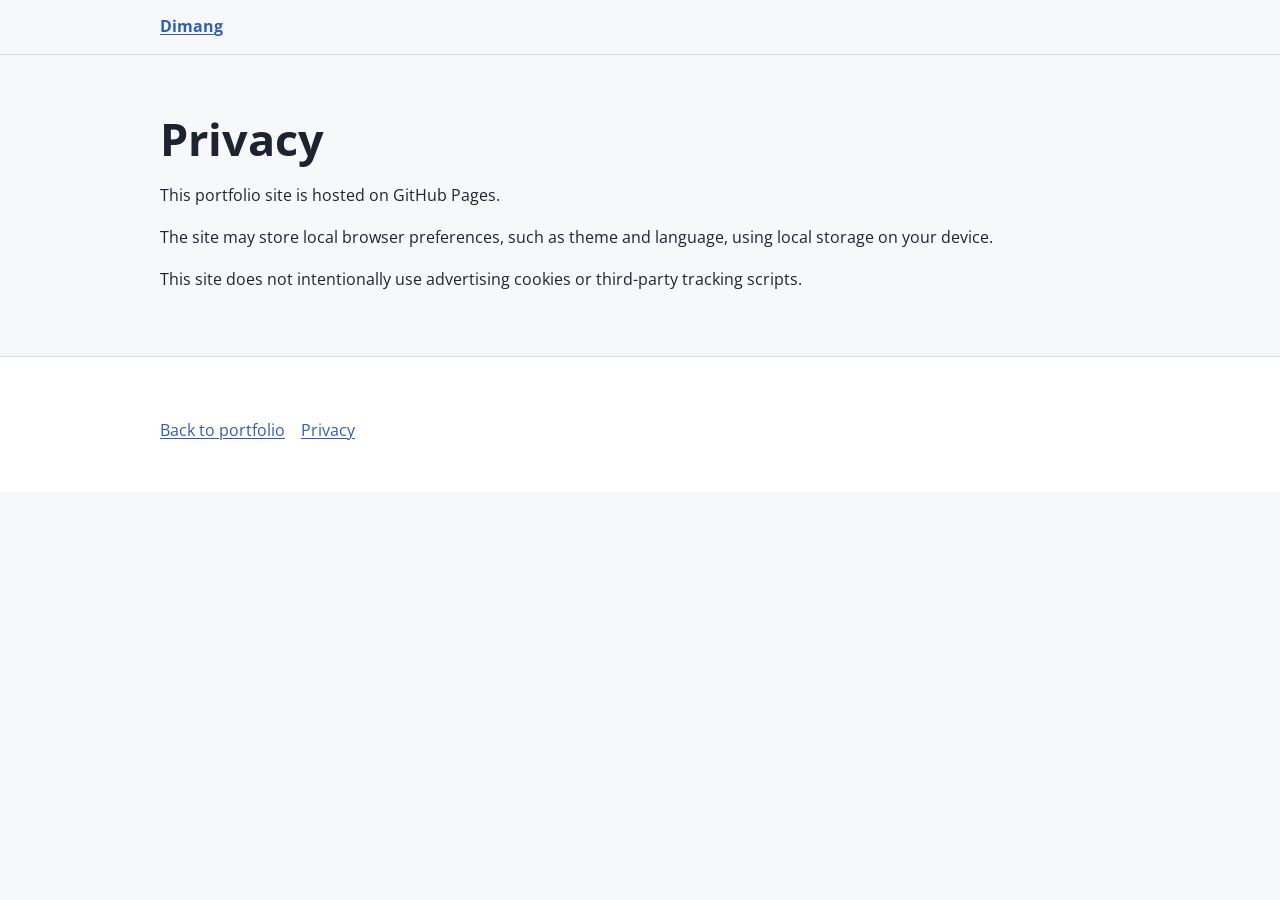
==== privacy.html @ 878bb9ca "Add career timeline section with employment and education history; create privacy note page" ====
<!doctype html>
<html lang="en">
  <head>
    <meta charset="utf-8" />
    <meta name="viewport" content="width=device-width, initial-scale=1" />
    <title>Privacy | Dimang Chhol</title>
    <meta
      name="description"
      content="Minimal privacy note for dimangite.github.io portfolio site."
    />
    <script>
      (function () {
        const prefersDark = window.matchMedia("(prefers-color-scheme: dark)").matches;
        try {
          const storedTheme = localStorage.getItem("theme");
          const safeTheme = storedTheme === "dark" || storedTheme === "light" ? storedTheme : null;
          document.documentElement.setAttribute("data-theme", safeTheme || (prefersDark ? "dark" : "light"));
        } catch (error) {
          document.documentElement.setAttribute("data-theme", prefersDark ? "dark" : "light");
        }
      })();
    </script>
    <link rel="stylesheet" href="styles.css" />
  </head>
  <body>
    <a class="skip-link" href="#main-content">Skip to main content</a>

    <header class="site-header">
      <div class="container header-inner">
        <p class="site-name"><a href="index.html">Dimang</a></p>
      </div>
    </header>

    <main id="main-content">
      <section class="section" aria-labelledby="privacy-title">
        <div class="container">
          <h1 id="privacy-title">Privacy</h1>
          <p>
            This portfolio site is hosted on GitHub Pages.
          </p>
          <p>
            The site may store local browser preferences, such as theme and language, using local
            storage on your device.
          </p>
          <p>
            This site does not intentionally use advertising cookies or third-party tracking
            scripts.
          </p>
        </div>
      </section>
    </main>

    <footer class="section site-footer">
      <div class="container">
        <ul class="link-list">
          <li><a href="index.html">Back to portfolio</a></li>
          <li><a href="privacy.html" aria-current="page">Privacy</a></li>
        </ul>
      </div>
    </footer>
  </body>
</html>
---- styles.css ----
@import url("https://fonts.googleapis.com/css2?family=Noto+Sans+Khmer:wght@400;500;600;700&family=Noto+Sans+KR:wght@400;500;700&family=Open+Sans:wght@400;500;600;700&display=swap");

:root {
  --bg: #f7f8fa;
  --bg-rgb: 247, 248, 250;
  --surface: #ffffff;
  --text: #1d2430;
  --muted: #4e5b70;
  --border: #d8dde5;
  --accent: #2f5eb8;
  --accent-rgb: 47, 94, 184;
  --maxw: 960px;
  --radius: 12px;
  --shadow: 0 4px 20px rgba(17, 24, 39, 0.05);
  --font-en: "Open Sans", -apple-system, BlinkMacSystemFont, "Segoe UI", sans-serif;
  --font-ko: "Noto Sans KR", -apple-system, BlinkMacSystemFont, "Segoe UI", sans-serif;
  --font-km: "Noto Sans Khmer", "Open Sans", -apple-system, BlinkMacSystemFont, "Segoe UI",
    sans-serif;
  --font-ui: var(--font-en);
}

[data-theme="dark"] {
  --bg: #0f1520;
  --bg-rgb: 15, 21, 32;
  --surface: #161f2f;
  --text: #e8eef8;
  --muted: #b7c3d8;
  --border: #2c3a52;
  --accent: #9ec1ff;
  --accent-rgb: 158, 193, 255;
  --shadow: 0 8px 24px rgba(5, 8, 15, 0.4);
}

* {
  box-sizing: border-box;
}

html {
  scroll-behavior: smooth;
}

html[lang="en"] {
  --font-ui: var(--font-en);
}

html[lang="ko"] {
  --font-ui: var(--font-ko);
}

html[lang="km"] {
  --font-ui: var(--font-km);
}

body {
  margin: 0;
  font-family: var(--font-ui);
  color: var(--text);
  background: var(--bg);
  line-height: 1.6;
}

a {
  color: var(--accent);
  text-decoration-thickness: 1px;
  text-underline-offset: 2px;
}

a:hover,
a:focus-visible {
  text-decoration-thickness: 2px;
}

.skip-link {
  position: absolute;
  left: -999px;
}

.skip-link:focus {
  left: 1rem;
  top: 1rem;
  z-index: 100;
  padding: 0.5rem 0.75rem;
  background: var(--surface);
  border: 1px solid var(--border);
  border-radius: 8px;
}

.container {
  width: min(100% - 2rem, var(--maxw));
  margin-inline: auto;
}

.section {
  padding: 3rem 0;
}

.site-header {
  position: sticky;
  top: 0;
  z-index: 10;
  overflow: visible;
  border-bottom: 1px solid var(--border);
  background: rgba(var(--bg-rgb), 0.95);
  backdrop-filter: blur(6px);
}

.header-inner {
  display: flex;
  gap: 1rem;
  align-items: center;
  justify-content: space-between;
  padding: 0.9rem 0;
}

.site-name {
  margin: 0;
  font-weight: 700;
}

.icon-control {
  border: 1px solid var(--border);
  background: var(--surface);
  color: var(--text);
  border-radius: 999px;
  min-width: 2.2rem;
  height: 2.2rem;
  padding: 0 0.55rem;
  display: inline-flex;
  align-items: center;
  justify-content: center;
  gap: 0.35rem;
  font: inherit;
  font-size: 0.85rem;
  line-height: 1.2;
  cursor: pointer;
}

.icon-control[aria-pressed="true"] {
  background: var(--accent);
  color: var(--bg);
  border-color: var(--accent);
  box-shadow: 0 0 0 2px rgba(var(--accent-rgb), 0.28);
}

.icon-control:focus-visible,
.nav-toggle:focus-visible {
  outline: 2px solid var(--accent);
  outline-offset: 2px;
}

.visually-hidden {
  position: absolute;
  width: 1px;
  height: 1px;
  padding: 0;
  margin: -1px;
  overflow: hidden;
  clip: rect(0, 0, 0, 0);
  white-space: nowrap;
  border: 0;
}

.nav-toggle,
.mobile-nav {
  display: none;
}

.nav-toggle {
  position: relative;
  z-index: 20;
  border: 1px solid var(--border);
  background: var(--surface);
  color: var(--text);
  border-radius: 8px;
  padding: 0.35rem 0.55rem;
  line-height: 1;
  font-size: 1.15rem;
  cursor: pointer;
}

.nav-list {
  display: flex;
  flex-wrap: wrap;
  list-style: none;
  margin: 0;
  padding: 0;
  gap: 0.9rem;
}

.nav-list a {
  color: var(--text);
  text-decoration: none;
  font-size: 0.95rem;
}

.nav-list a:hover,
.nav-list a:focus-visible {
  color: var(--accent);
}

.hero {
  padding-top: 4.5rem;
}

.eyebrow {
  margin: 0;
  font-weight: 600;
  letter-spacing: 0.03em;
  text-transform: uppercase;
  color: var(--accent);
  font-size: 0.82rem;
}

h1,
h2,
h3 {
  line-height: 1.25;
  margin: 0;
}

h1 {
  margin-top: 0.5rem;
  font-size: clamp(1.8rem, 3.5vw, 2.8rem);
  max-width: 18ch;
}

h2 {
  font-size: clamp(1.25rem, 2.2vw, 1.7rem);
}

.lead {
  max-width: 68ch;
  margin: 1rem 0 0;
  color: var(--muted);
}

.tag-list {
  display: flex;
  flex-wrap: wrap;
  gap: 0.6rem;
  list-style: none;
  padding: 1rem 0 0;
  margin: 0;
}

.tag-list li {
  padding: 0.45rem 0.75rem;
  border: 1px solid var(--border);
  border-radius: 999px;
  background: var(--surface);
  font-size: 0.92rem;
}

.card-grid {
  margin-top: 1rem;
  display: grid;
  gap: 1rem;
  grid-template-columns: repeat(12, 1fr);
  list-style: none;
  padding: 0;
}

.card {
  grid-column: span 4;
  padding: 1.1rem;
  background: var(--surface);
  border: 1px solid var(--border);
  border-radius: var(--radius);
  box-shadow: var(--shadow);
}

.card p {
  margin: 0.5rem 0 0;
  color: var(--muted);
}

#stack p,
#research p {
  margin-top: 0.9rem;
  color: var(--muted);
  max-width: 75ch;
}

#research .verification-note {
  font-size: 0.95rem;
}

.timeline-intro {
  margin-top: 0.9rem;
  color: var(--muted);
  max-width: 75ch;
}

.timeline-group {
  margin-top: 1.5rem;
}

.timeline-group + .timeline-group {
  margin-top: 2rem;
}

.timeline-group-title {
  font-size: 1.08rem;
}

.timeline-list {
  list-style: none;
  margin: 0.8rem 0 0;
  padding: 0 0 0 1.55rem;
  position: relative;
}

.timeline-list::before {
  content: "";
  position: absolute;
  top: 0.25rem;
  bottom: 0.25rem;
  left: 0.45rem;
  width: 2px;
  background: var(--border);
}

.timeline-item {
  position: relative;
  margin-bottom: 1rem;
}

.timeline-item:last-child {
  margin-bottom: 0;
}

.timeline-marker {
  position: absolute;
  top: 1rem;
  left: -1.1rem;
  width: 0.8rem;
  height: 0.8rem;
  border-radius: 50%;
  border: 2px solid var(--accent);
  background: var(--surface);
  box-shadow: 0 0 0 2px var(--bg);
}

.timeline-content {
  min-width: 0;
  padding: 1rem;
  background: var(--surface);
  border: 1px solid var(--border);
  border-radius: var(--radius);
  box-shadow: var(--shadow);
}

.timeline-date {
  margin: 0;
  color: var(--muted);
  font-size: 0.86rem;
  font-weight: 600;
}

.timeline-heading {
  margin: 0.35rem 0 0;
  font-size: 1rem;
  overflow-wrap: anywhere;
}

.timeline-meta {
  margin: 0.2rem 0 0;
  color: var(--muted);
  font-size: 0.92rem;
  overflow-wrap: anywhere;
}

.timeline-role {
  margin: 0.45rem 0 0;
  overflow-wrap: anywhere;
}

.timeline-link-row {
  margin: 0.45rem 0 0;
}

.timeline-link {
  font-size: 0.92rem;
  overflow-wrap: anywhere;
}

.link-list {
  list-style: none;
  display: flex;
  gap: 1rem;
  padding: 0.8rem 0 0;
  margin: 0;
  flex-wrap: wrap;
}

.site-footer {
  border-top: 1px solid var(--border);
  background: var(--surface);
}

.footer-controls {
  display: flex;
  gap: 0.5rem;
  padding-top: 0.9rem;
}

@media (max-width: 920px) {
  .card {
    grid-column: span 6;
  }
}

@media (min-width: 769px) {
  .timeline-list {
    padding-left: 1.85rem;
  }

  .timeline-list::before {
    left: 0.56rem;
  }

  .timeline-marker {
    left: -1.33rem;
  }

  .timeline-content {
    padding: 1.05rem 1.15rem;
  }
}

@media (max-width: 768px) {
  .desktop-nav {
    display: none;
  }

  .nav-toggle {
    display: inline-flex;
    align-items: center;
    justify-content: center;
  }

  .mobile-nav {
    position: absolute;
    top: 100%;
    left: 0;
    right: 0;
    z-index: 15;
    display: block;
    border-top: 1px solid var(--border);
    background: rgba(var(--bg-rgb), 0.99);
    box-shadow: var(--shadow);
  }

  .mobile-nav[hidden] {
    display: none;
  }

  .mobile-nav .nav-list {
    flex-direction: column;
    gap: 0.45rem;
    padding: 0.8rem 0 0.95rem;
  }

  .mobile-nav .nav-list a {
    display: inline-block;
    padding: 0.2rem 0;
  }
}

@media (max-width: 640px) {
  .section {
    padding: 2.25rem 0;
  }

  .hero {
    padding-top: 2.5rem;
    padding-bottom: 1.75rem;
  }

  h1 {
    font-size: clamp(1.55rem, 8.2vw, 2rem);
    line-height: 1.18;
  }

  .lead {
    margin-top: 0.8rem;
    font-size: 0.96rem;
    line-height: 1.5;
  }

  .tag-list {
    gap: 0.45rem;
    padding-top: 0.85rem;
  }

  .tag-list li {
    padding: 0.35rem 0.62rem;
    font-size: 0.85rem;
  }

  .card {
    grid-column: 1 / -1;
  }
}
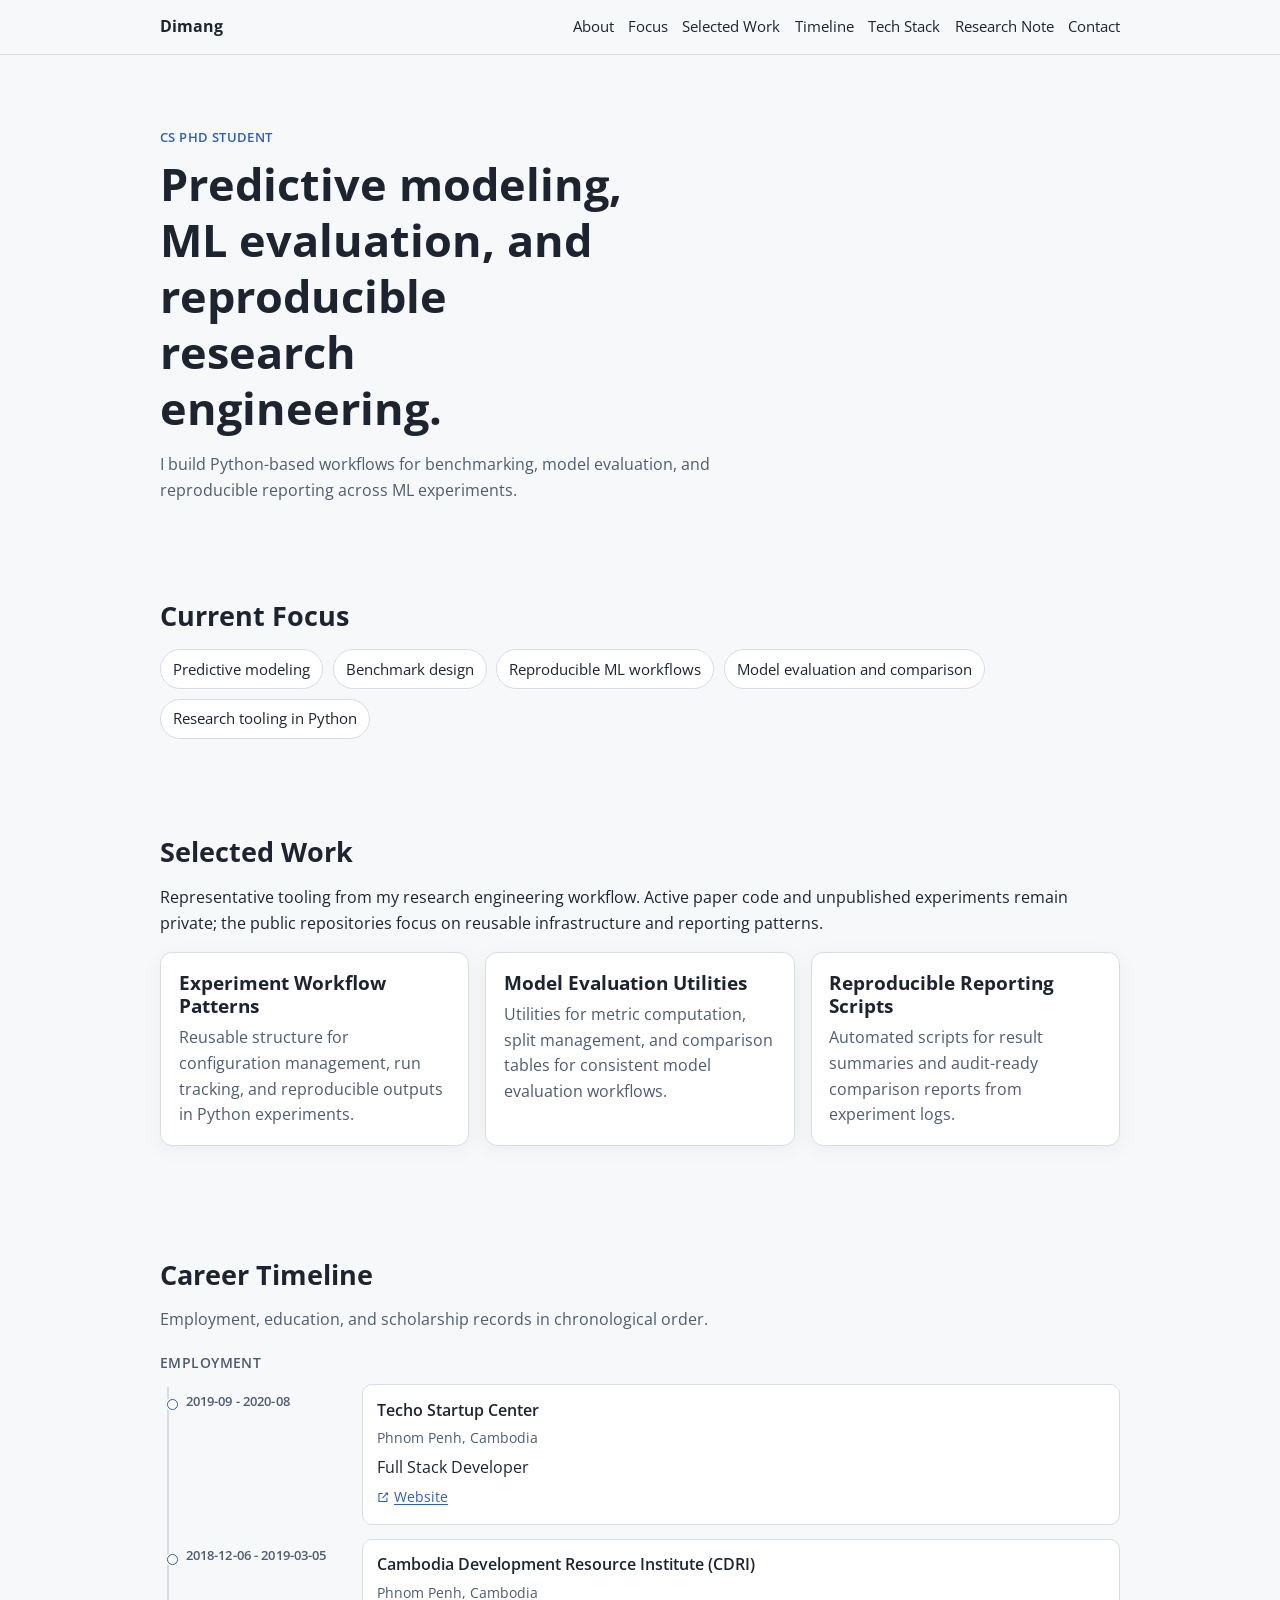
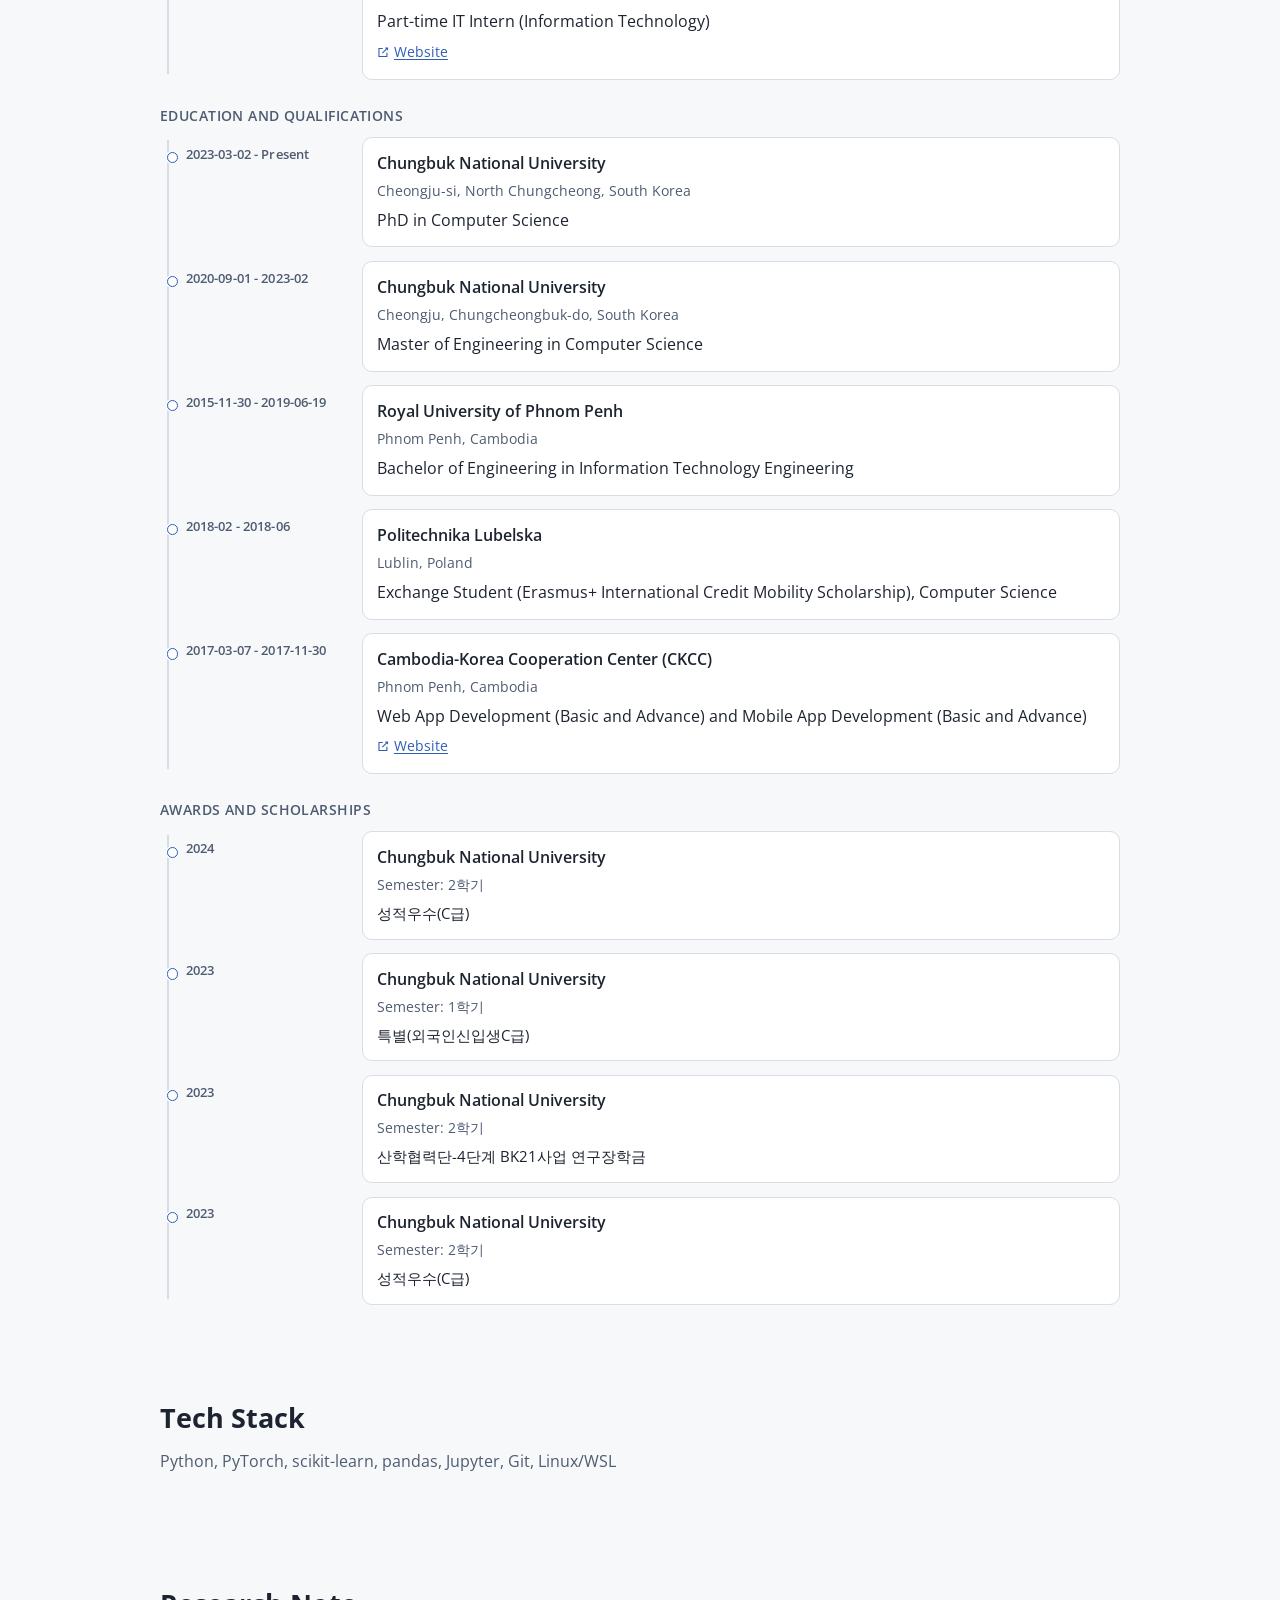
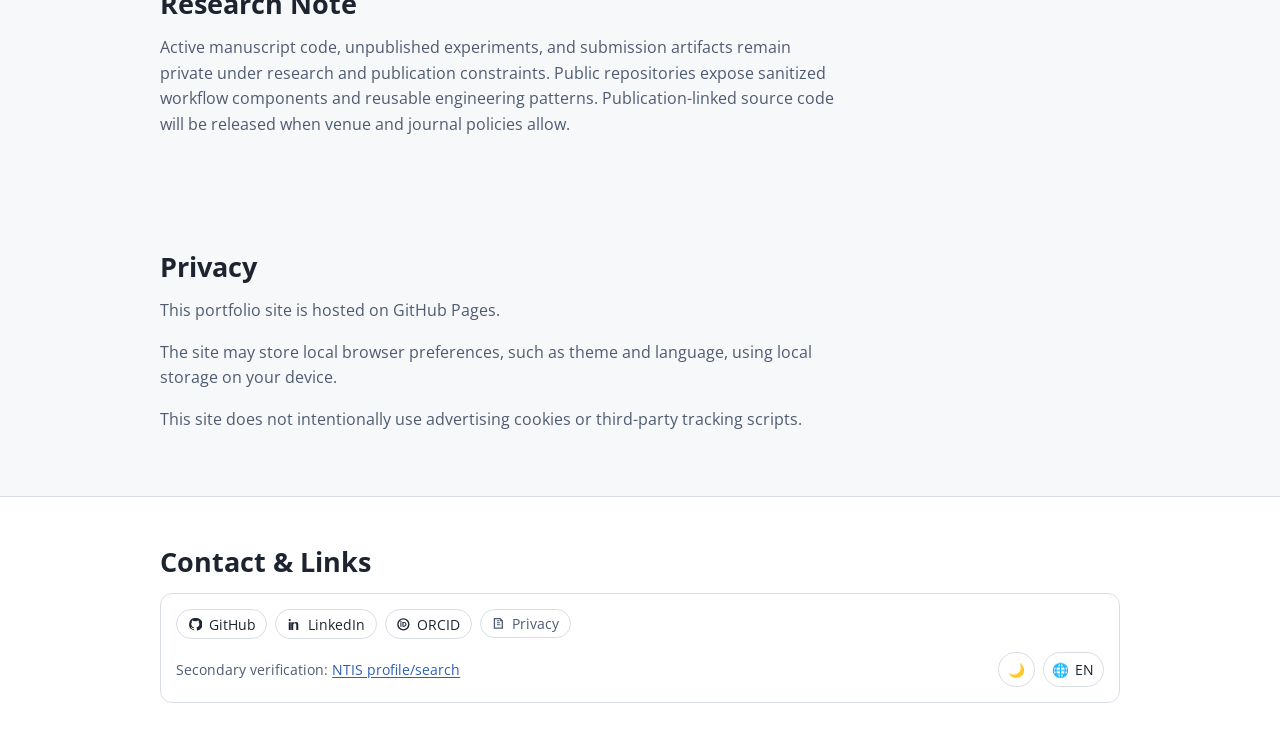
==== commit 96b78d2e: "Enhance career timeline with scholarship records; add privacy section and improve layout and styles " ====
--- a/privacy.html
+++ b/privacy.html
@@ -3,60 +3,13 @@
   <head>
     <meta charset="utf-8" />
     <meta name="viewport" content="width=device-width, initial-scale=1" />
-    <title>Privacy | Dimang Chhol</title>
-    <meta
-      name="description"
-      content="Minimal privacy note for dimangite.github.io portfolio site."
-    />
+    <title>Privacy Redirect | Dimang Chhol</title>
+    <meta http-equiv="refresh" content="0; url=index.html#privacy" />
     <script>
-      (function () {
-        const prefersDark = window.matchMedia("(prefers-color-scheme: dark)").matches;
-        try {
-          const storedTheme = localStorage.getItem("theme");
-          const safeTheme = storedTheme === "dark" || storedTheme === "light" ? storedTheme : null;
-          document.documentElement.setAttribute("data-theme", safeTheme || (prefersDark ? "dark" : "light"));
-        } catch (error) {
-          document.documentElement.setAttribute("data-theme", prefersDark ? "dark" : "light");
-        }
-      })();
+      window.location.replace("index.html#privacy");
     </script>
-    <link rel="stylesheet" href="styles.css" />
   </head>
   <body>
-    <a class="skip-link" href="#main-content">Skip to main content</a>
-
-    <header class="site-header">
-      <div class="container header-inner">
-        <p class="site-name"><a href="index.html">Dimang</a></p>
-      </div>
-    </header>
-
-    <main id="main-content">
-      <section class="section" aria-labelledby="privacy-title">
-        <div class="container">
-          <h1 id="privacy-title">Privacy</h1>
-          <p>
-            This portfolio site is hosted on GitHub Pages.
-          </p>
-          <p>
-            The site may store local browser preferences, such as theme and language, using local
-            storage on your device.
-          </p>
-          <p>
-            This site does not intentionally use advertising cookies or third-party tracking
-            scripts.
-          </p>
-        </div>
-      </section>
-    </main>
-
-    <footer class="section site-footer">
-      <div class="container">
-        <ul class="link-list">
-          <li><a href="index.html">Back to portfolio</a></li>
-          <li><a href="privacy.html" aria-current="page">Privacy</a></li>
-        </ul>
-      </div>
-    </footer>
+    <p>Redirecting to the <a href="index.html#privacy">Privacy section</a>.</p>
   </body>
 </html>
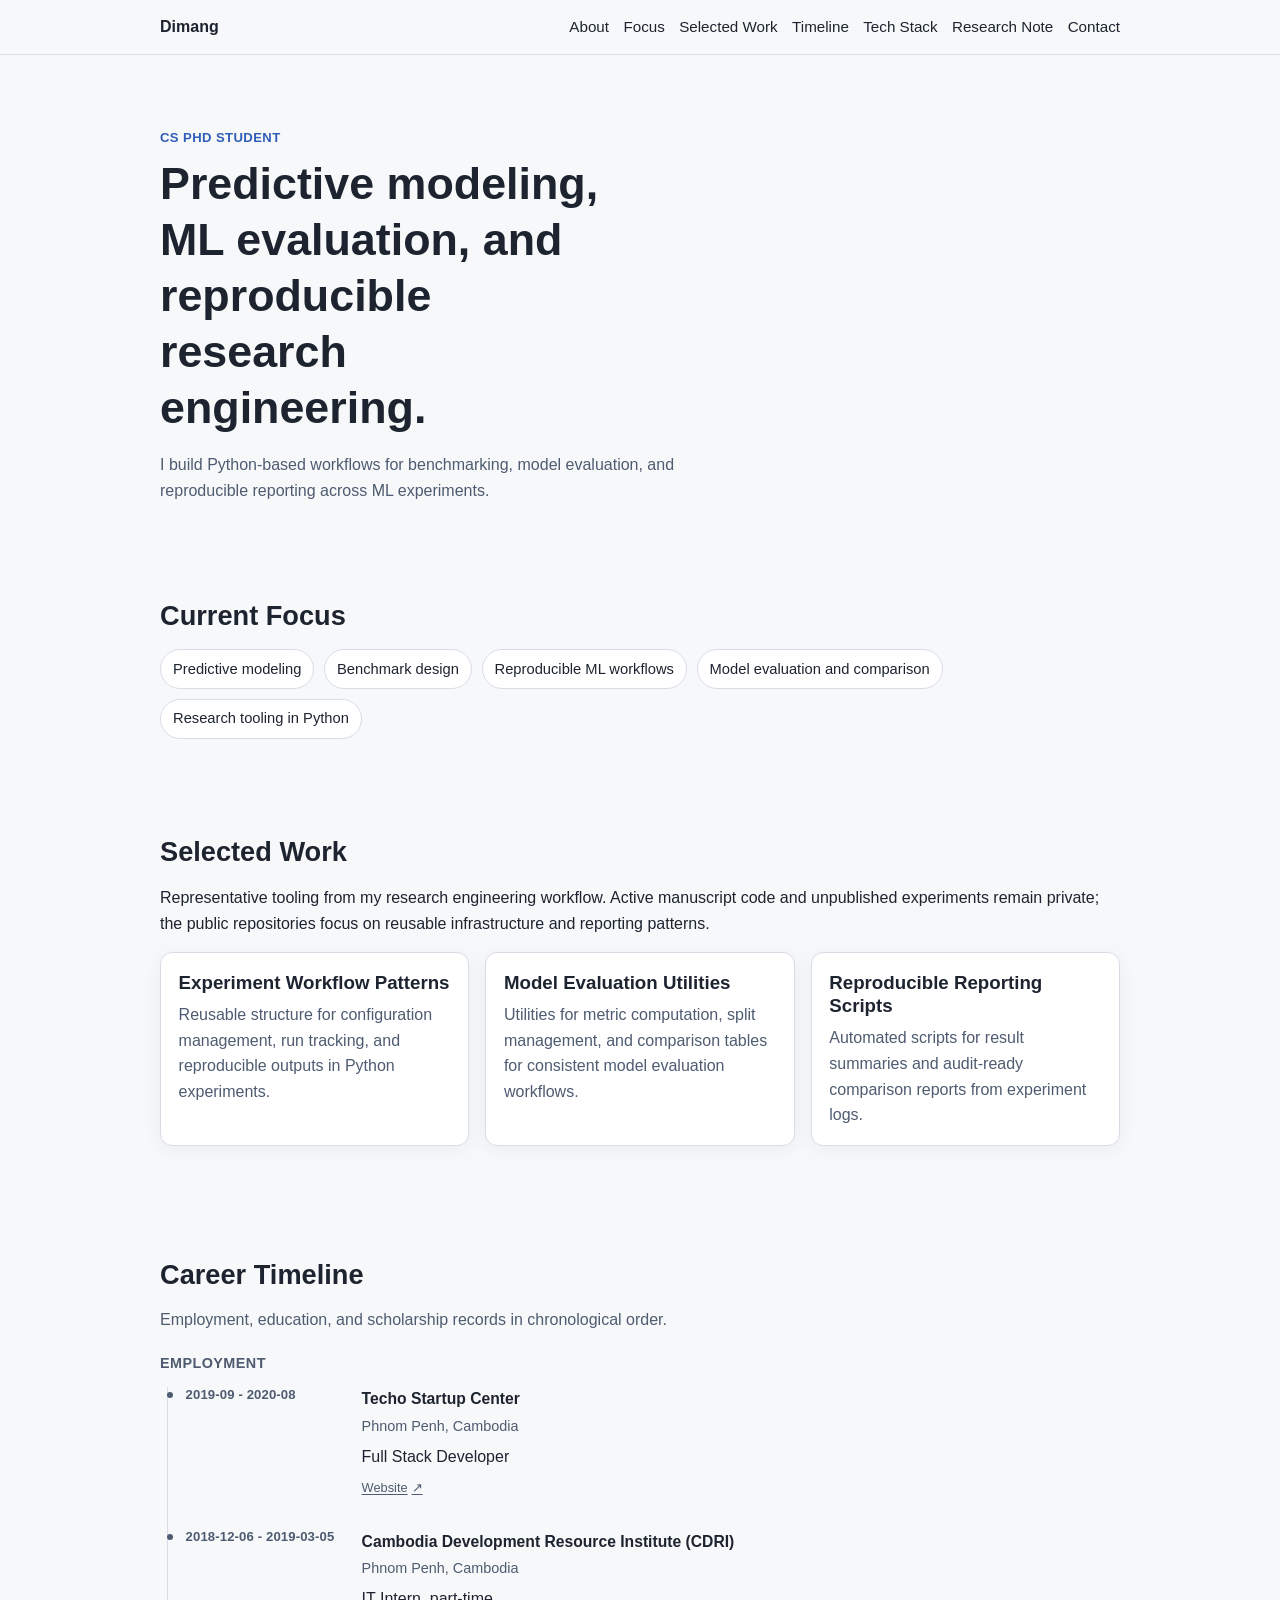
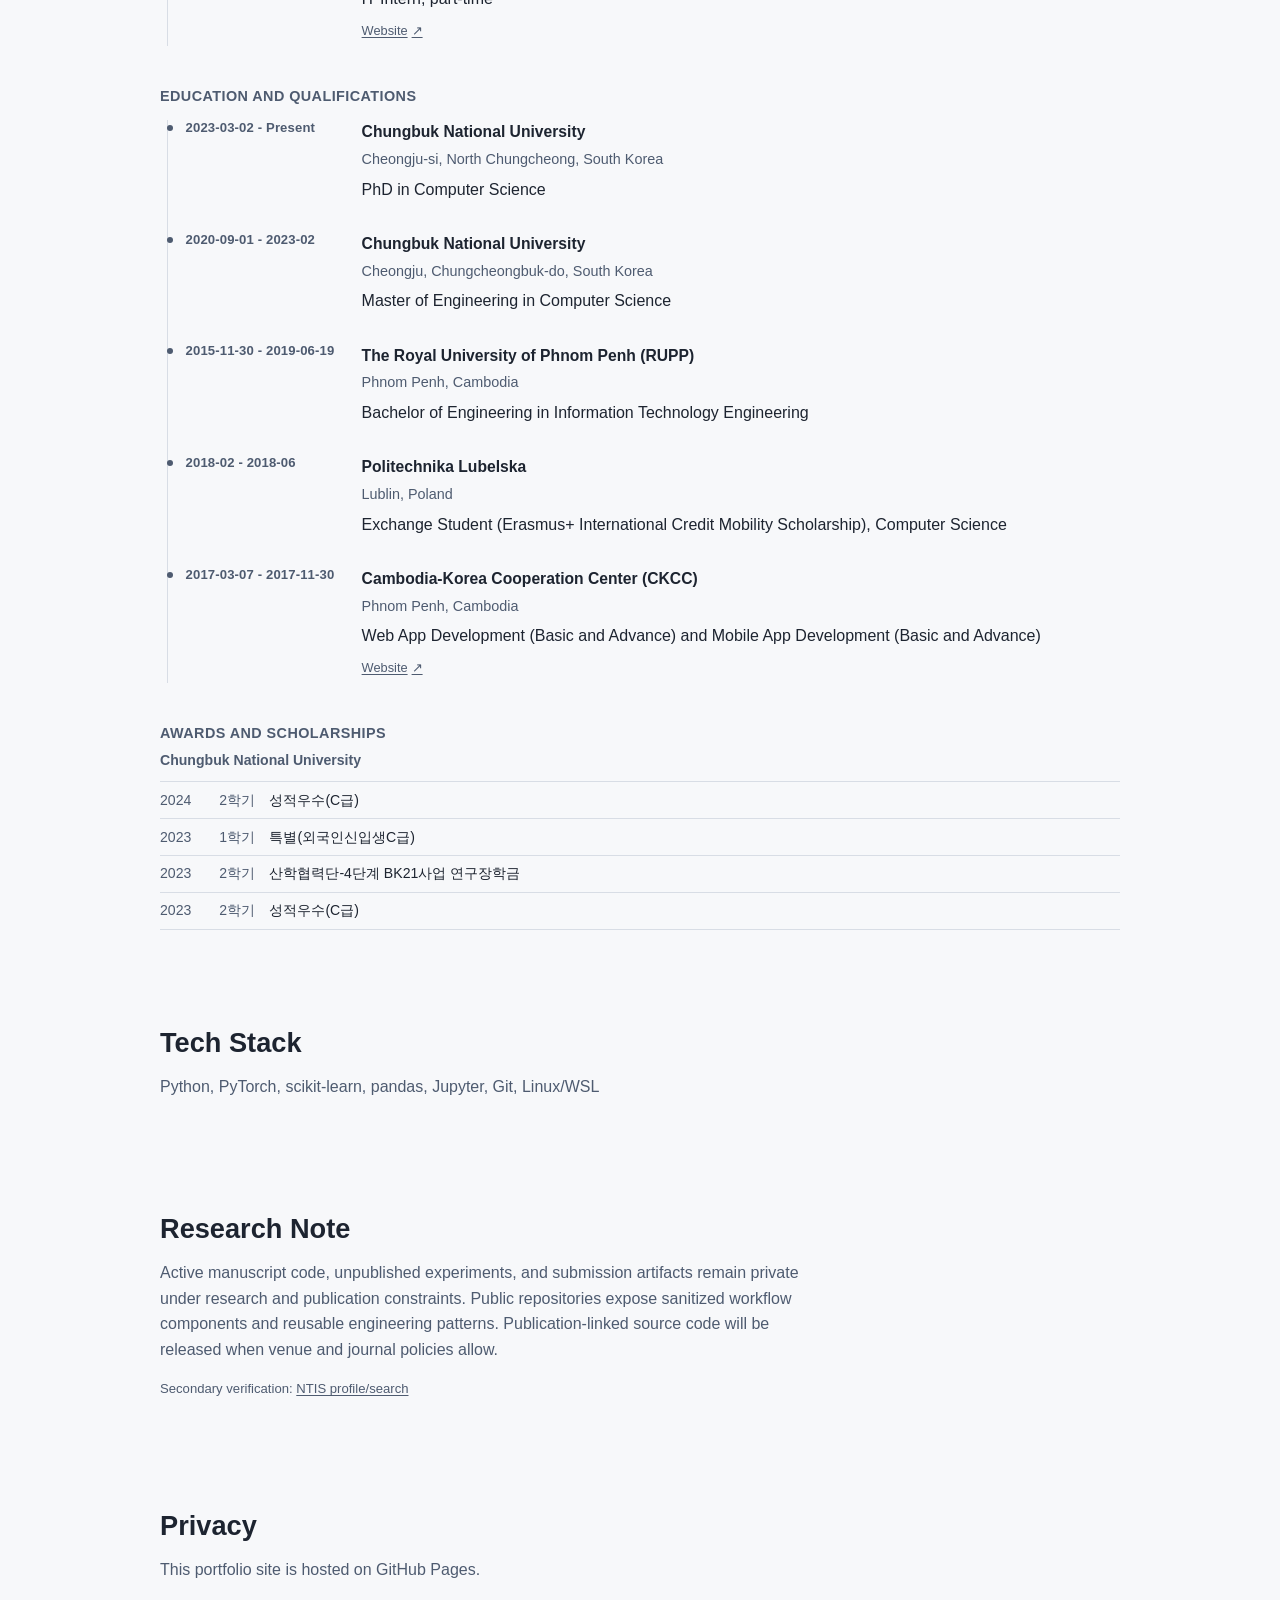
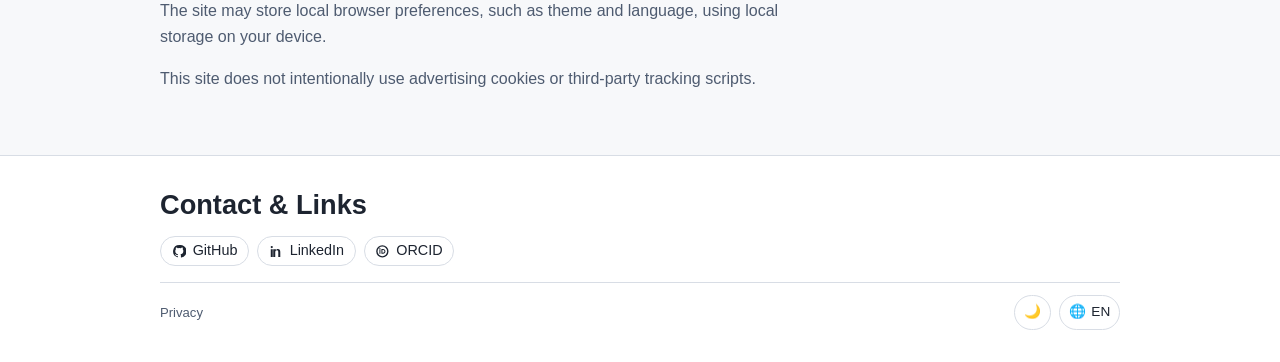
==== commit f33ea6b4: "Update privacy redirect and enhance styles for improved layout and readability; modify text in selec" ====
--- a/privacy.html
+++ b/privacy.html
@@ -4,6 +4,7 @@
     <meta charset="utf-8" />
     <meta name="viewport" content="width=device-width, initial-scale=1" />
     <title>Privacy Redirect | Dimang Chhol</title>
+    <meta name="robots" content="noindex, follow" />
     <meta http-equiv="refresh" content="0; url=index.html#privacy" />
     <script>
       window.location.replace("index.html#privacy");
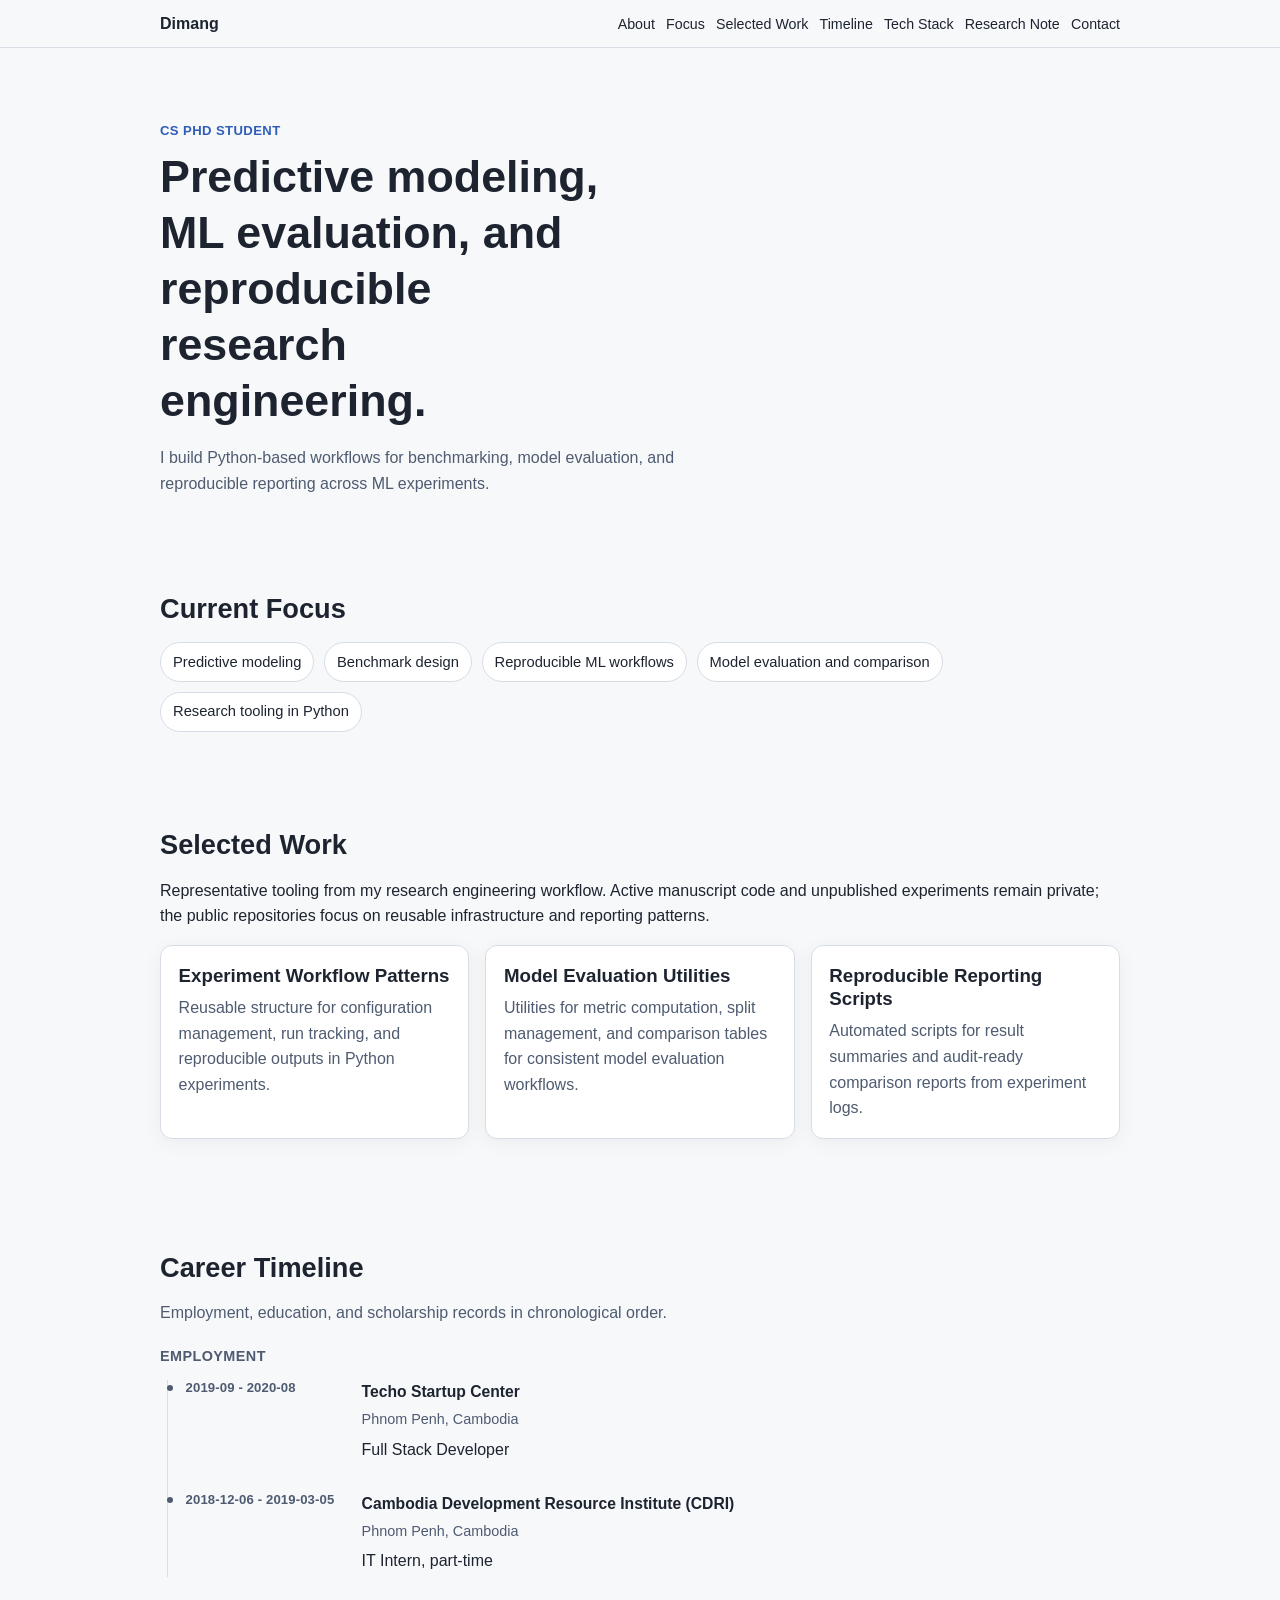
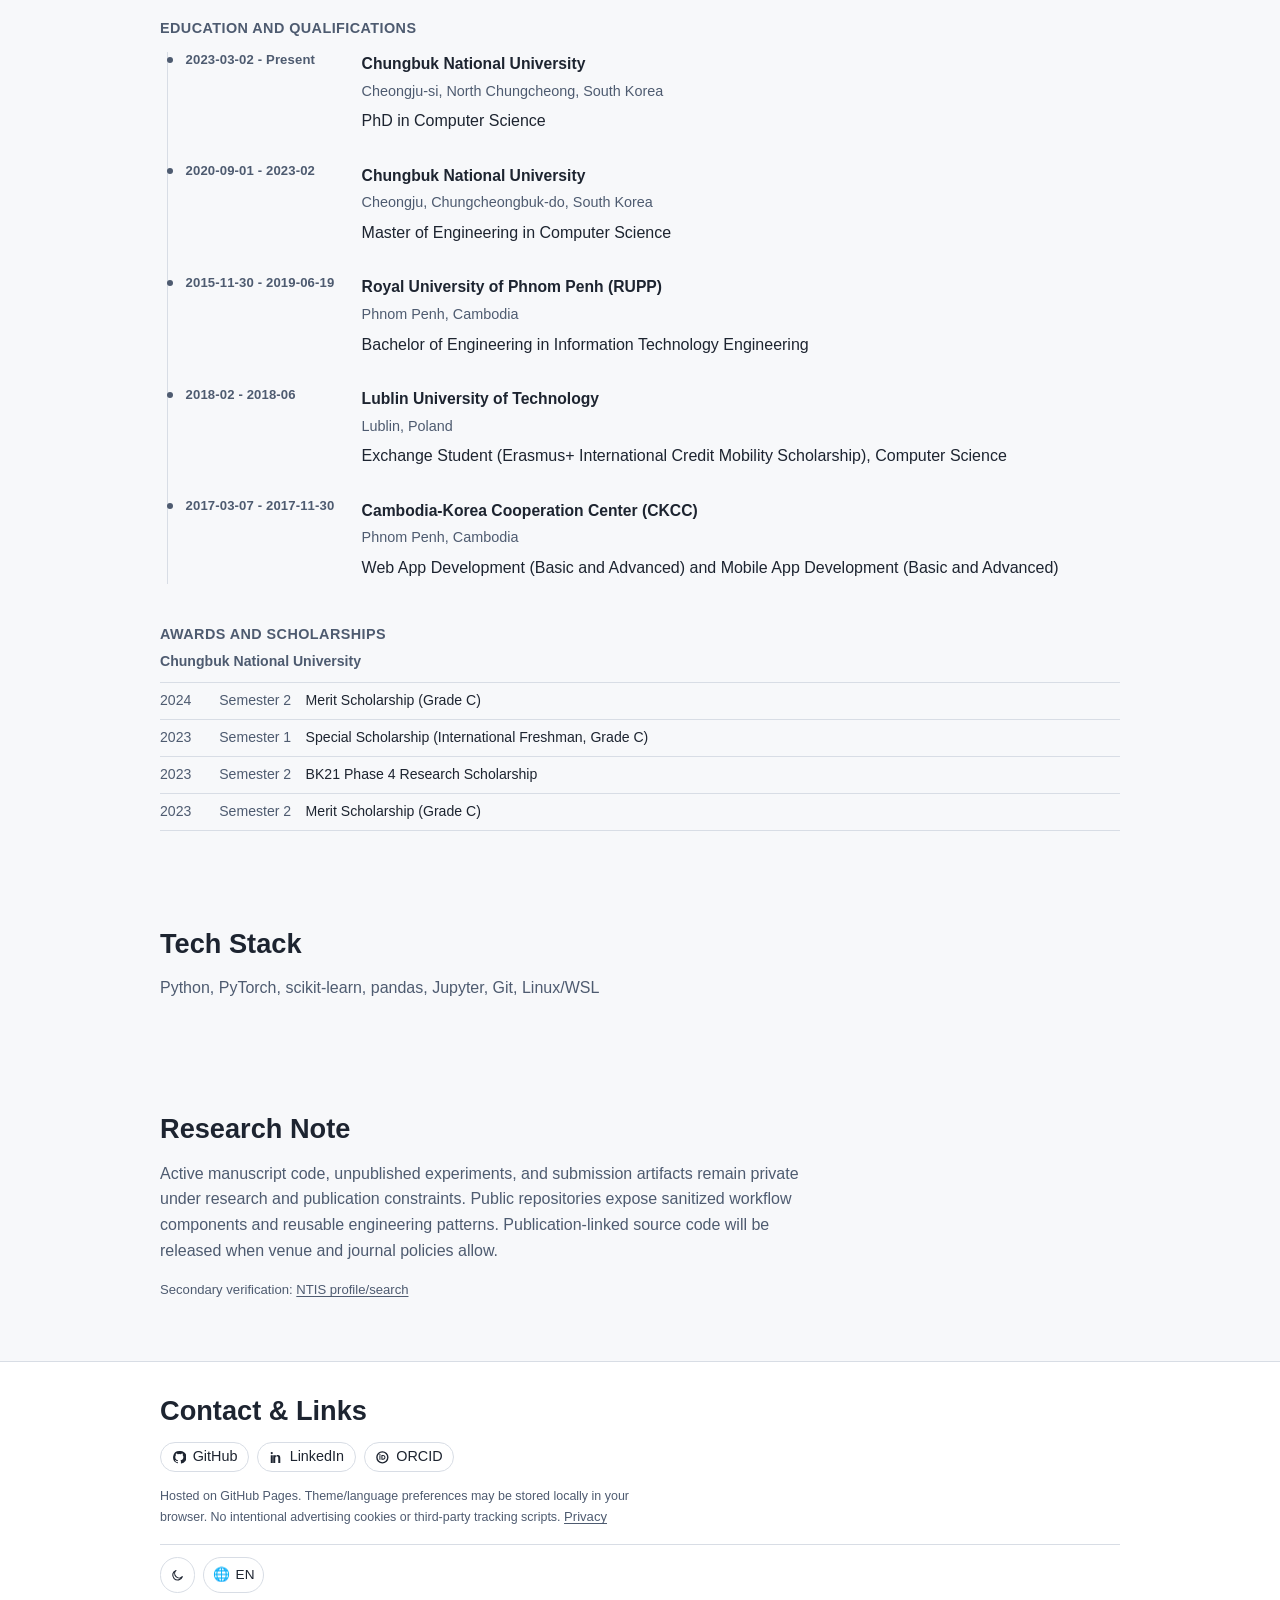
==== commit 14f6dc9f: "Fix iOS call detection and move privacy to compact footer note Agent-Logs-Url: https://github.com/di" ====
--- a/privacy.html
+++ b/privacy.html
@@ -1,16 +1,25 @@
 <!doctype html>
 <html lang="en">
-  <head>
-    <meta charset="utf-8" />
-    <meta name="viewport" content="width=device-width, initial-scale=1" />
-    <title>Privacy Redirect | Dimang Chhol</title>
-    <meta name="robots" content="noindex, follow" />
-    <meta http-equiv="refresh" content="0; url=index.html#privacy" />
-    <script>
-      window.location.replace("index.html#privacy");
-    </script>
-  </head>
-  <body>
-    <p>Redirecting to the <a href="index.html#privacy">Privacy section</a>.</p>
-  </body>
-</html>
+  <head>
+    <meta charset="utf-8" />
+    <meta name="viewport" content="width=device-width, initial-scale=1" />
+    <meta name="format-detection" content="telephone=no" />
+    <title>Privacy Redirect | Dimang Chhol</title>
+    <meta
+      name="description"
+      content="Redirect entry point to the footer privacy note of Dimang Chhol's portfolio."
+    />
+    <meta name="robots" content="noindex,follow" />
+    <link rel="canonical" href="https://dimangite.github.io/privacy.html" />
+    <meta name="theme-color" content="#f7f8fa" media="(prefers-color-scheme: light)" />
+    <meta name="theme-color" content="#0f1520" media="(prefers-color-scheme: dark)" />
+    <link rel="icon" href="favicon.svg" type="image/svg+xml" />
+    <meta http-equiv="refresh" content="0; url=index.html#contact" />
+    <script>
+      window.location.replace("index.html#contact");
+    </script>
+  </head>
+  <body>
+    <p>Redirecting to the <a href="index.html#contact">footer privacy note</a>.</p>
+  </body>
+</html>
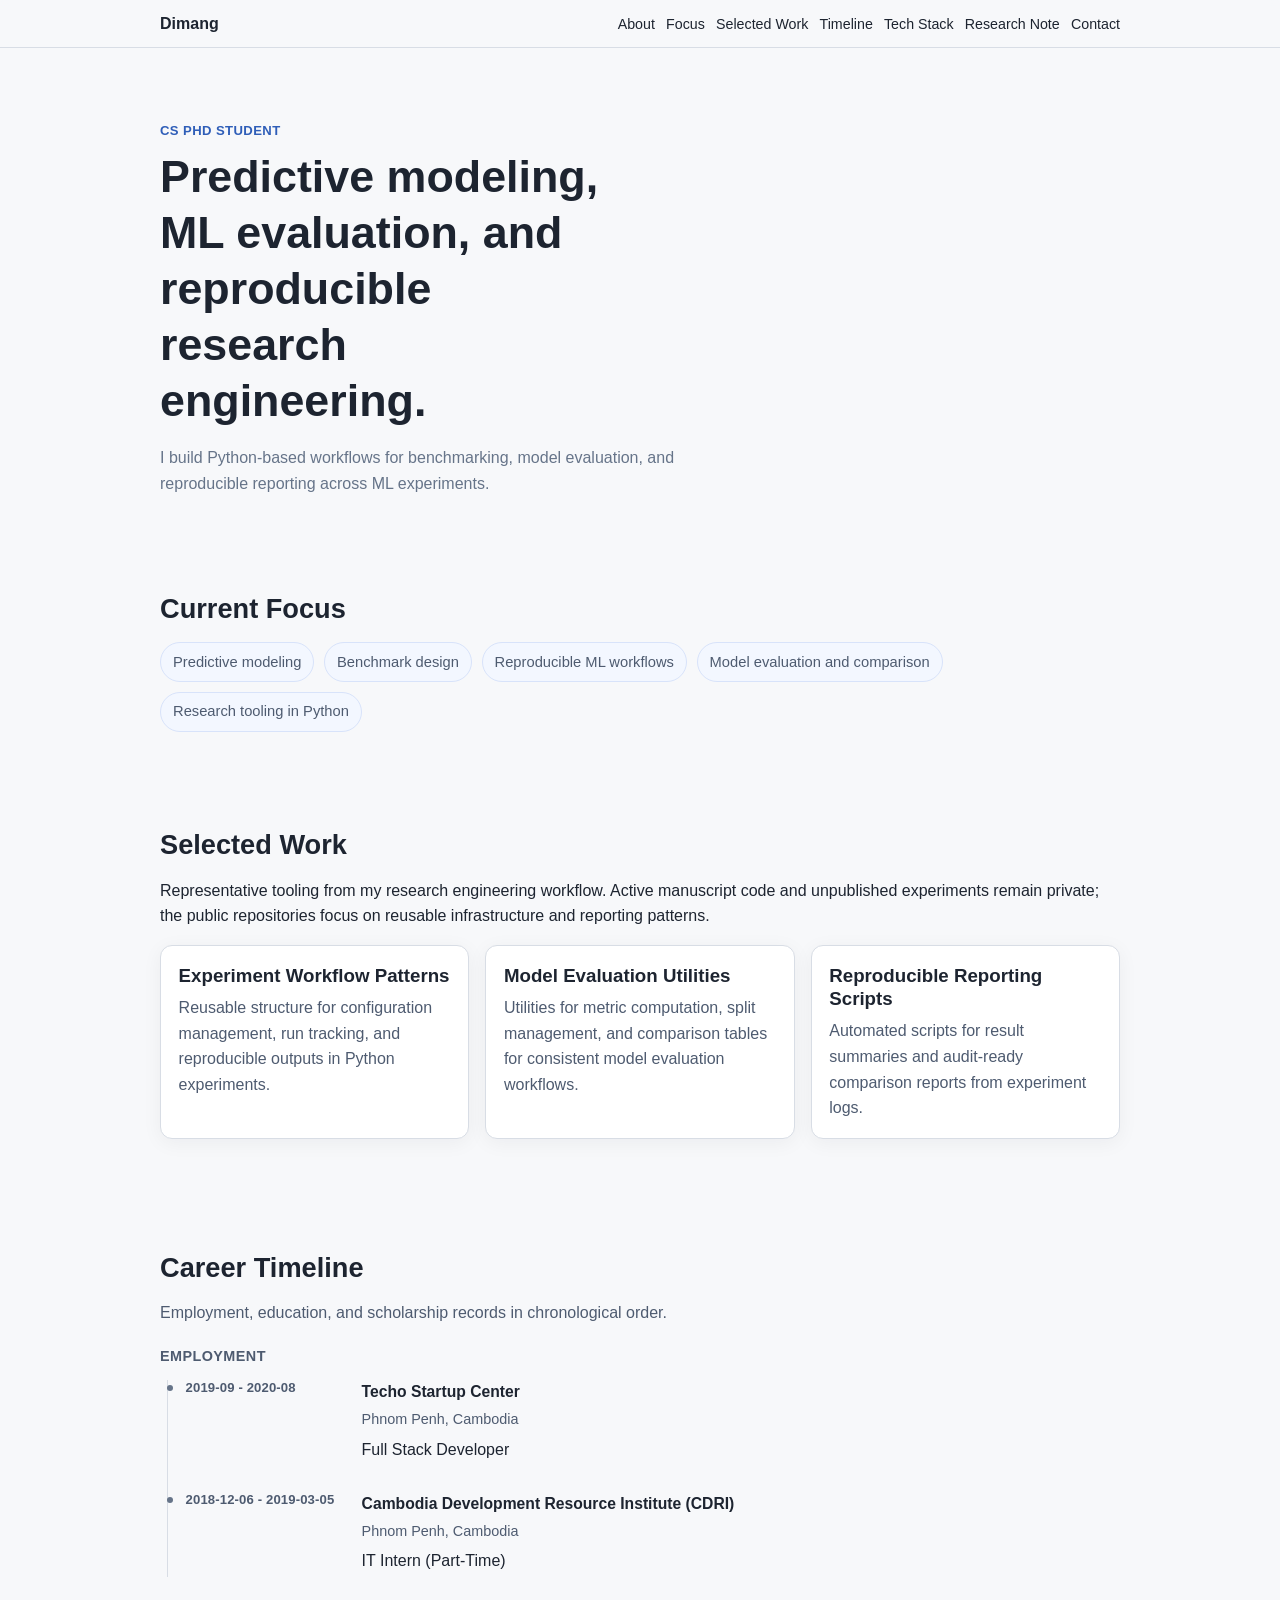
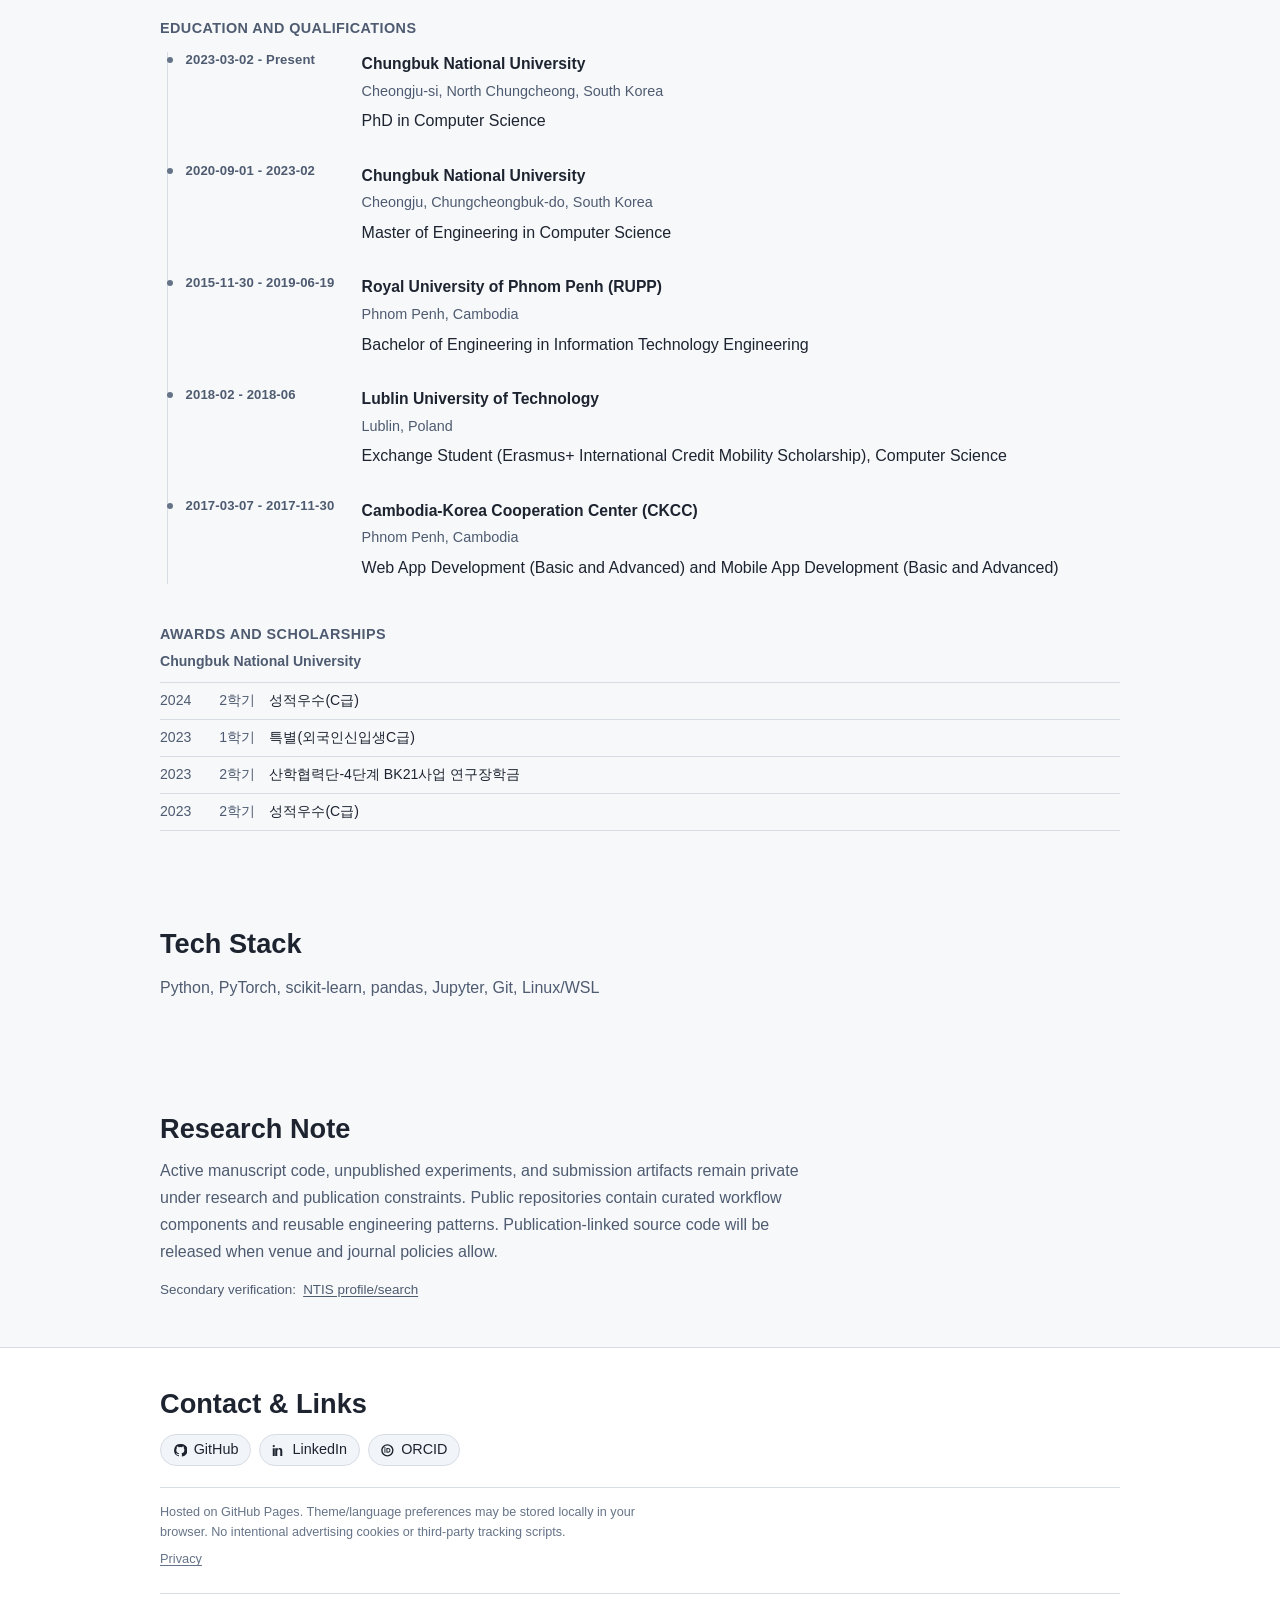
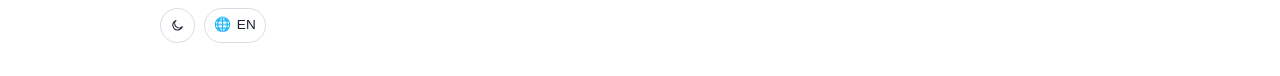
==== commit 7da60bb5: "perf: reduce render-blocking work and initial-load overhead Agent-Logs-Url: https://github.com/diman" ====
--- a/privacy.html
+++ b/privacy.html
@@ -12,7 +12,7 @@
     <meta name="robots" content="noindex,follow" />
     <link rel="canonical" href="https://dimangite.github.io/privacy.html" />
     <meta name="theme-color" content="#f7f8fa" media="(prefers-color-scheme: light)" />
-    <meta name="theme-color" content="#0f1520" media="(prefers-color-scheme: dark)" />
+    <meta name="theme-color" content="#0b0d10" media="(prefers-color-scheme: dark)" />
     <link rel="icon" href="favicon.svg" type="image/svg+xml" />
     <meta http-equiv="refresh" content="0; url=index.html#contact" />
     <script>
